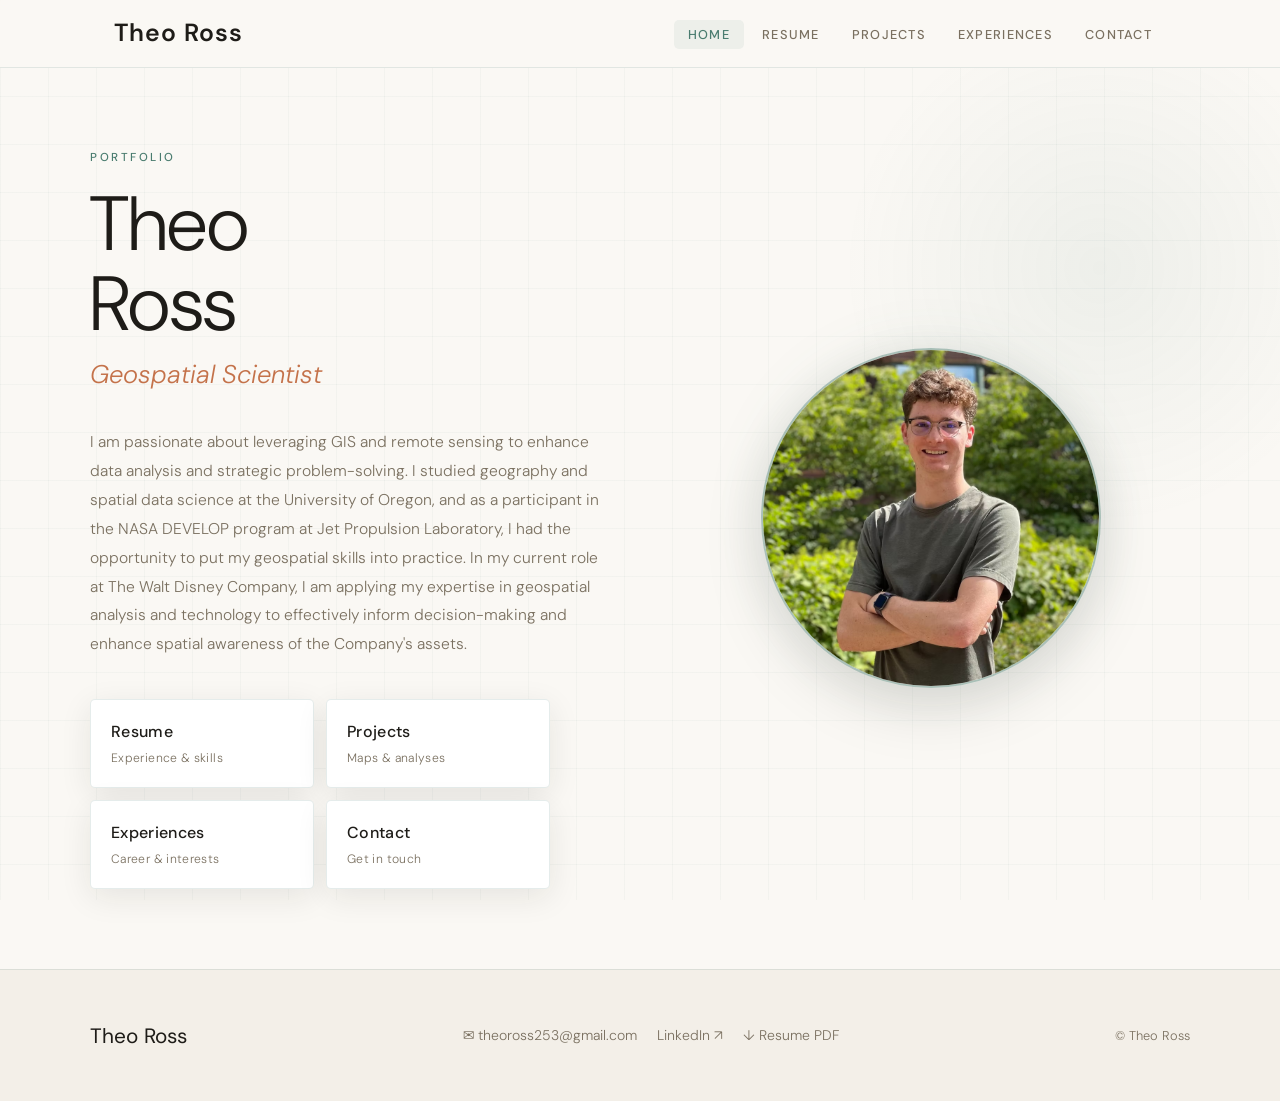
==== index.html @ b7367333 "Initial commit" ====
<!DOCTYPE html>
<html lang="en">
<head>
  <meta charset="UTF-8">
  <meta name="viewport" content="width=device-width, initial-scale=1">
  <title>Theo Ross | Geospatial Scientist</title>
  <meta name="description" content="The online portfolio of Theo Ross showcasing relevant experiences and interests related to geography and spatial data science.">
  <meta property="og:title" content="Theo Ross | Geospatial Scientist">
  <meta property="og:description" content="The online portfolio of Theo Ross showcasing relevant experiences and interests related to geography and spatial data science.">
  <meta property="og:type" content="website">
  <link rel="stylesheet" href="css/style.css">
</head>
<body>

  <!-- Navigation -->
  <nav class="navbar">
    <div class="nav-container">
      <a href="index.html" class="nav-brand">Theo Ross</a>
      <button class="nav-toggle" aria-label="Toggle navigation">
        <span></span><span></span><span></span>
      </button>
      <ul class="nav-links">
        <li><a href="index.html">Home</a></li>
        <li><a href="resume.html">Resume</a></li>
        <li><a href="projects.html">Projects</a></li>
        <li><a href="experiences.html">Experiences</a></li>
        <li><a href="contact.html">Contact</a></li>
      </ul>
    </div>
  </nav>

  <div class="page-wrapper">

    <!-- Hero -->
    <section class="hero">
      <div class="hero-inner">
        <div class="hero-text">
          <p class="hero-eyebrow">Portfolio</p>
          <h1 class="hero-name">Theo<br>Ross</h1>
          <p class="hero-title">Geospatial Scientist</p>
          <p class="hero-desc">
            I am passionate about leveraging GIS and remote sensing to enhance data analysis
            and strategic problem-solving. I studied geography and spatial data science at the
            University of Oregon, and as a participant in the NASA DEVELOP program at Jet
            Propulsion Laboratory, I had the opportunity to put my geospatial skills into
            practice. In my current role at The Walt Disney Company, I am applying my expertise
            in geospatial analysis and technology to effectively inform decision-making and
            enhance spatial awareness of the Company's assets.
          </p>
          <div class="hero-actions">
            <div class="hero-nav-grid">
              <a href="resume.html" class="hero-nav-card">
                <span class="hero-nav-label">Resume</span>
                <span class="hero-nav-desc">Experience &amp; skills</span>
              </a>
              <a href="projects.html" class="hero-nav-card">
                <span class="hero-nav-label">Projects</span>
                <span class="hero-nav-desc">Maps &amp; analyses</span>
              </a>
              <a href="experiences.html" class="hero-nav-card">
                <span class="hero-nav-label">Experiences</span>
                <span class="hero-nav-desc">Career &amp; interests</span>
              </a>
              <a href="contact.html" class="hero-nav-card">
                <span class="hero-nav-label">Contact</span>
                <span class="hero-nav-desc">Get in touch</span>
              </a>
            </div>
          </div>
        </div>
        <div class="hero-image-wrap">
          <img
            class="hero-photo"
            src="assets\images\TheoRoss.avif"
            alt="Theo Ross"
            onerror="this.style.display='none'"
          >
        </div>
      </div>
    </section>

  </div><!-- /page-wrapper -->

  <!-- Footer -->
  <footer>
    <div class="footer-inner">
      <span class="footer-brand">Theo Ross</span>
      <div class="footer-links">
        <a href="mailto:theoross253@gmail.com">✉ theoross253@gmail.com</a>
        <a href="https://www.linkedin.com/in/theo-ross-8b4376230" target="_blank" rel="noopener">LinkedIn ↗</a>
        <a href="assets/TheoRoss_Resume.pdf" target="_blank">↓ Resume PDF</a>
      </div>
      <span class="footer-copy">© Theo Ross</span>
    </div>
  </footer>

  <button id="back-top" aria-label="Back to top">↑</button>
  <script src="js/main.js"></script>
</body>
</html>
---- css/style.css ----
@import url('https://fonts.googleapis.com/css2?family=Cormorant+Garamond:ital,wght@0,300;0,400;0,500;0,600;1,300;1,400&family=DM+Sans:opsz,wght@9..40,300;9..40,400;9..40,500&display=swap');

/* ── Variables ─────────────────────────────────── */
:root {
  --bg:           #faf8f4;
  --bg-light:     #f3efe8;
  --surface:      #ffffff;
  --surface-2:    #ede9e0;
  --text:         #1e1c18;
  --text-muted:   #7a7060;
  --accent:       #4a7c6f;
  --accent-warm:  #c4724a;
  --border:       rgba(74, 124, 111, 0.14);
  --border-hover: rgba(74, 124, 111, 0.45);
  --shadow:       0 8px 32px rgba(30, 28, 24, 0.09);
  --shadow-lg:    0 20px 60px rgba(30, 28, 24, 0.13);
  --radius:       5px;
  --nav-h:        68px;
  --font-display: 'DM Sans', Georgia, serif;
  --font-body:    'DM Sans', system-ui, sans-serif;
}

/* ── Reset ─────────────────────────────────────── */
*, *::before, *::after { box-sizing: border-box; margin: 0; padding: 0; }
html { scroll-behavior: smooth; }
body {
  background: var(--bg);
  color: var(--text);
  font-family: var(--font-body);
  font-size: 16px;
  line-height: 1.7;
  min-height: 100vh;
}
img { max-width: 100%; display: block; }
a { color: var(--accent); text-decoration: none; transition: color .2s; }
a:hover { color: var(--accent-warm); }

/* ── Subtle topographic background ─────────────── */
body::before {
  content: '';
  position: fixed;
  inset: 0;
  background-image:
    linear-gradient(rgba(74,124,111,.04) 1px, transparent 1px),
    linear-gradient(90deg, rgba(74,124,111,.04) 1px, transparent 1px);
  background-size: 48px 48px;
  pointer-events: none;
  z-index: 0;
}

/* ── Navigation ────────────────────────────────── */
.navbar {
  position: fixed;
  top: 0; left: 0; right: 0;
  height: var(--nav-h);
  background: rgba(250, 248, 244, 0.94);
  backdrop-filter: blur(14px);
  border-bottom: 1px solid var(--border);
  z-index: 1000;
}
.nav-container {
  max-width: 1100px;
  margin: 0 auto;
  padding: 0 24px;
  height: 100%;
  display: flex;
  align-items: center;
  justify-content: space-between;
}
.nav-brand {
  font-family: var(--font-display);
  font-size: 1.55rem;
  font-weight: 600;
  color: var(--text);
  letter-spacing: .04em;
}
.nav-brand:hover { color: var(--accent); }
.nav-links {
  display: flex;
  list-style: none;
  gap: 4px;
}
.nav-links a {
  color: var(--text-muted);
  font-size: .8rem;
  font-weight: 500;
  letter-spacing: .1em;
  text-transform: uppercase;
  padding: 6px 14px;
  border-radius: var(--radius);
  transition: color .2s, background .2s;
}
.nav-links a:hover,
.nav-links a.active {
  color: var(--accent);
  background: rgba(74, 124, 111, .08);
}
.nav-toggle {
  display: none;
  flex-direction: column;
  gap: 5px;
  cursor: pointer;
  background: none;
  border: none;
  padding: 4px;
}
.nav-toggle span {
  display: block;
  width: 24px;
  height: 2px;
  background: var(--text);
  border-radius: 2px;
  transition: transform .3s, opacity .3s;
}
.nav-toggle.open span:nth-child(1) { transform: translateY(7px) rotate(45deg); }
.nav-toggle.open span:nth-child(2) { opacity: 0; }
.nav-toggle.open span:nth-child(3) { transform: translateY(-7px) rotate(-45deg); }

/* ── Page wrapper ──────────────────────────────── */
.page-wrapper {
  position: relative;
  z-index: 1;
  padding-top: var(--nav-h);
}

/* ── Hero ──────────────────────────────────────── */
.hero {
  min-height: calc(100vh - var(--nav-h));
  display: flex;
  align-items: center;
  padding: 80px 24px;
  position: relative;
  overflow: hidden;
}
.hero::after {
  content: '';
  position: absolute;
  top: -60px; right: -80px;
  width: 520px; height: 520px;
  border-radius: 50%;
  background: radial-gradient(circle, rgba(74,124,111,.07) 0%, transparent 70%);
  pointer-events: none;
}
.hero-inner {
  max-width: 1100px;
  margin: 0 auto;
  width: 100%;
  display: grid;
  grid-template-columns: 1fr 1fr;
  gap: 64px;
  align-items: center;
}
.hero-eyebrow {
  font-size: .72rem;
  letter-spacing: .22em;
  text-transform: uppercase;
  color: var(--accent);
  margin-bottom: 16px;
  font-weight: 500;
}
.hero-name {
  font-family: var(--font-display);
  font-size: clamp(3rem, 6vw, 5rem);
  font-weight: 300;
  line-height: 1.05;
  color: var(--text);
  margin-bottom: 8px;
}
.hero-title {
  font-family: var(--font-display);
  font-size: clamp(1.2rem, 2.5vw, 1.6rem);
  font-weight: 300;
  font-style: italic;
  color: var(--accent-warm);
  margin-bottom: 32px;
}
.hero-desc {
  font-size: .975rem;
  color: var(--text-muted);
  max-width: 520px;
  margin-bottom: 40px;
  font-weight: 300;
  line-height: 1.85;
}
.hero-actions {
  display: flex;
  gap: 14px;
  flex-wrap: wrap;
}
.hero-image-wrap {
  display: flex;
  justify-content: center;
}
.hero-photo {
  width: 340px;
  height: 340px;
  border-radius: 50%;
  object-fit: cover;
  border: 2px solid var(--border-hover);
  box-shadow: 0 0 60px rgba(74, 124, 111, .1), var(--shadow-lg);
  transition: transform .4s, box-shadow .4s;
}
.hero-photo:hover {
  transform: scale(1.02);
  box-shadow: 0 0 80px rgba(74, 124, 111, .18), var(--shadow-lg);
}

/* ── Buttons ───────────────────────────────────── */
.btn {
  display: inline-flex;
  align-items: center;
  gap: 8px;
  padding: 11px 26px;
  border-radius: var(--radius);
  font-family: var(--font-body);
  font-size: .8rem;
  font-weight: 500;
  letter-spacing: .08em;
  text-transform: uppercase;
  cursor: pointer;
  transition: all .22s;
  border: 1px solid transparent;
}
.btn-primary {
  background: var(--accent);
  color: #fff;
  border-color: var(--accent);
}
.btn-primary:hover {
  background: transparent;
  color: var(--accent);
}
.btn-outline {
  background: transparent;
  color: var(--accent);
  border-color: var(--border-hover);
}
.btn-outline:hover {
  background: rgba(74,124,111,.07);
  color: var(--accent);
  border-color: var(--accent);
}

/* ── Hero nav grid ─────────────────────────────── */
.hero-nav-grid {
  display: grid;
  grid-template-columns: 1fr 1fr;
  gap: 12px;
  width: 100%;
  max-width: 460px;
}
.hero-nav-card {
  display: flex;
  flex-direction: column;
  align-items: flex-start;
  gap: 3px;
  padding: 18px 20px;
  background: var(--surface);
  border: 1px solid var(--border);
  border-radius: var(--radius);
  text-decoration: none;
  color: inherit;
  transition: border-color .22s, transform .22s, box-shadow .22s, background .22s;
  box-shadow: var(--shadow);
  position: relative;
  overflow: hidden;
}
.hero-nav-card::before {
  content: '';
  position: absolute;
  bottom: 0; left: 0;
  width: 0; height: 2px;
  background: var(--accent);
  transition: width .25s ease;
}
.hero-nav-card:hover::before { width: 100%; }
.hero-nav-card:hover {
  border-color: var(--border-hover);
  transform: translateY(-3px);
  box-shadow: var(--shadow-lg);
  color: inherit;
}
.hero-nav-label {
  font-family: var(--font-display);
  font-size: 1rem;
  font-weight: 500;
  color: var(--text);
  letter-spacing: .02em;
}
.hero-nav-desc {
  font-size: .76rem;
  color: var(--text-muted);
  font-weight: 300;
  letter-spacing: .03em;
}

/* ── Page header (inner pages) ─────────────────── */
.page-hero {
  padding: 80px 24px 56px;
  text-align: center;
  position: relative;
}
.page-hero::after {
  content: '';
  position: absolute;
  bottom: 0; left: 50%;
  transform: translateX(-50%);
  width: 48px; height: 1px;
  background: var(--accent);
}
.page-hero h1 {
  font-family: var(--font-display);
  font-size: clamp(2.5rem, 5vw, 4rem);
  font-weight: 300;
  color: var(--text);
  letter-spacing: .02em;
}
.page-hero p {
  color: var(--text-muted);
  font-weight: 300;
  margin-top: 12px;
  font-size: 1.05rem;
}

/* ── Sections ──────────────────────────────────── */
.section {
  padding: 80px 24px;
}
.section-inner {
  max-width: 1100px;
  margin: 0 auto;
}
.section-title {
  font-family: var(--font-display);
  font-size: clamp(1.6rem, 3vw, 2.2rem);
  font-weight: 400;
  color: var(--text);
  margin-bottom: 40px;
  padding-bottom: 16px;
  border-bottom: 1px solid var(--border);
  position: relative;
}
.section-title::after {
  content: '';
  position: absolute;
  bottom: -1px; left: 0;
  width: 40px; height: 1px;
  background: var(--accent);
}

/* ── Home quick-links ──────────────────────────── */
.quick-links {
  background: var(--bg-light);
  padding: 80px 24px;
  border-top: 1px solid var(--border);
}
.quick-grid {
  max-width: 1100px;
  margin: 0 auto;
  display: grid;
  grid-template-columns: repeat(3, 1fr);
  gap: 24px;
}
.quick-card {
  background: var(--surface);
  border: 1px solid var(--border);
  border-radius: var(--radius);
  padding: 40px 32px;
  text-align: center;
  transition: border-color .25s, transform .25s, box-shadow .25s;
  text-decoration: none;
  color: inherit;
  display: block;
}
.quick-card:hover {
  border-color: var(--border-hover);
  transform: translateY(-4px);
  box-shadow: var(--shadow-lg);
  color: inherit;
}
.quick-card-icon {
  font-size: 2rem;
  margin-bottom: 16px;
  display: block;
}
.quick-card h3 {
  font-family: var(--font-display);
  font-size: 1.5rem;
  font-weight: 400;
  color: var(--text);
  margin-bottom: 8px;
}
.quick-card p {
  color: var(--text-muted);
  font-size: .9rem;
  font-weight: 300;
}

/* ── Timeline (Resume) ─────────────────────────── */
.timeline {
  position: relative;
  padding-left: 28px;
}
.timeline::before {
  content: '';
  position: absolute;
  left: 0; top: 8px; bottom: 0;
  width: 1px;
  background: var(--border);
}
.timeline-item {
  position: relative;
  margin-bottom: 48px;
}
.timeline-item::before {
  content: '';
  position: absolute;
  left: -33px; top: 8px;
  width: 9px; height: 9px;
  border-radius: 50%;
  background: var(--accent);
  border: 2px solid var(--bg);
}
.timeline-date {
  font-size: .78rem;
  letter-spacing: .12em;
  text-transform: uppercase;
  color: var(--accent);
  font-weight: 500;
  margin-bottom: 4px;
}
.timeline-role {
  font-family: var(--font-display);
  font-size: 1.3rem;
  font-weight: 500;
  color: var(--text);
  margin-bottom: 2px;
}
.timeline-org {
  font-size: .9rem;
  color: var(--text-muted);
  font-weight: 300;
  margin-bottom: 14px;
}
.timeline-bullets {
  list-style: none;
  display: flex;
  flex-direction: column;
  gap: 6px;
}
.timeline-bullets li {
  font-size: .925rem;
  font-weight: 300;
  color: var(--text-muted);
  padding-left: 16px;
  position: relative;
}
.timeline-bullets li::before {
  content: '—';
  position: absolute;
  left: 0;
  color: var(--accent);
  font-size: .75rem;
}
.timeline-bullets a { color: var(--accent); }

/* ── Skills grid ───────────────────────────────── */
.skills-grid {
  display: grid;
  grid-template-columns: repeat(auto-fit, minmax(280px, 1fr));
  gap: 20px;
}
.skill-group {
  background: var(--surface);
  border: 1px solid var(--border);
  border-radius: var(--radius);
  padding: 28px;
  box-shadow: var(--shadow);
}
.skill-group h4 {
  font-family: var(--font-display);
  font-size: 1.1rem;
  font-weight: 500;
  color: var(--accent);
  margin-bottom: 16px;
  padding-bottom: 10px;
  border-bottom: 1px solid var(--border);
}
.skill-tag {
  display: inline-block;
  background: rgba(74,124,111,.07);
  border: 1px solid var(--border);
  color: var(--text-muted);
  border-radius: 3px;
  padding: 4px 10px;
  font-size: .8rem;
  margin: 4px 4px 0 0;
  font-weight: 400;
}
.skill-list {
  list-style: none;
  display: flex;
  flex-direction: column;
  gap: 6px;
}
.skill-list li {
  font-size: .9rem;
  font-weight: 300;
  color: var(--text-muted);
  padding-left: 14px;
  position: relative;
}
.skill-list li::before {
  content: '·';
  position: absolute;
  left: 0;
  color: var(--accent);
}

/* ── Awards ────────────────────────────────────── */
.award-item {
  display: flex;
  gap: 20px;
  padding: 20px 0;
  border-bottom: 1px solid var(--border);
}
.award-item:last-child { border-bottom: none; }
.award-date {
  font-size: .78rem;
  letter-spacing: .1em;
  text-transform: uppercase;
  color: var(--accent);
  font-weight: 500;
  min-width: 110px;
  padding-top: 2px;
}
.award-content h4 {
  font-size: 1rem;
  font-weight: 500;
  color: var(--text);
  margin-bottom: 2px;
}
.award-content p {
  font-size: .875rem;
  font-weight: 300;
  color: var(--text-muted);
}

/* ── Education ─────────────────────────────────── */
.edu-card {
  background: var(--surface);
  border: 1px solid var(--border);
  border-radius: var(--radius);
  padding: 32px;
  max-width: 600px;
  box-shadow: var(--shadow);
}
.edu-card h3 {
  font-family: var(--font-display);
  font-size: 1.5rem;
  font-weight: 400;
  color: var(--text);
  margin-bottom: 4px;
}
.edu-card .edu-degree {
  color: var(--accent);
  font-size: .875rem;
  letter-spacing: .08em;
  text-transform: uppercase;
  font-weight: 500;
  margin-bottom: 16px;
}
.edu-card ul {
  list-style: none;
  display: flex;
  flex-direction: column;
  gap: 6px;
}
.edu-card ul li {
  font-size: .9rem;
  color: var(--text-muted);
  font-weight: 300;
  padding-left: 14px;
  position: relative;
}
.edu-card ul li::before {
  content: '·';
  position: absolute;
  left: 0;
  color: var(--accent);
}

/* ── Project cards ─────────────────────────────── */
.projects-list {
  display: flex;
  flex-direction: column;
  gap: 56px;
}
.project-item {
  display: grid;
  grid-template-columns: 1fr 1fr;
  gap: 48px;
  align-items: start;
  padding-bottom: 56px;
  border-bottom: 1px solid var(--border);
}
.project-item:last-child { border-bottom: none; padding-bottom: 0; }
.project-item.reverse { direction: rtl; }
.project-item.reverse > * { direction: ltr; }
.project-num {
  font-size: .72rem;
  letter-spacing: .18em;
  text-transform: uppercase;
  color: var(--accent);
  font-weight: 500;
  margin-bottom: 10px;
  display: block;
}
.project-text h2 {
  font-family: var(--font-display);
  font-size: clamp(1.4rem, 2.5vw, 2rem);
  font-weight: 400;
  color: var(--text);
  margin-bottom: 16px;
  line-height: 1.2;
}
.project-text p {
  font-size: .925rem;
  font-weight: 300;
  color: var(--text-muted);
  line-height: 1.8;
  margin-bottom: 20px;
}
.project-text a { color: var(--accent); }
.project-skills {
  display: flex;
  flex-wrap: wrap;
  gap: 6px;
  margin-bottom: 20px;
}
.project-skill {
  background: rgba(74,124,111,.07);
  border: 1px solid var(--border);
  color: var(--accent);
  border-radius: 3px;
  padding: 3px 10px;
  font-size: .76rem;
  letter-spacing: .06em;
  text-transform: uppercase;
}
.project-links { display: flex; gap: 10px; flex-wrap: wrap; }
.project-media {
  display: flex;
  flex-direction: column;
  gap: 12px;
}
.project-media img {
  width: 100%;
  border-radius: var(--radius);
  border: 1px solid var(--border);
  object-fit: cover;
  transition: border-color .25s, box-shadow .25s, transform .25s;
  box-shadow: var(--shadow);
}
.project-media img:hover {
  border-color: var(--border-hover);
  box-shadow: var(--shadow-lg);
  transform: translateY(-2px);
}
.project-media a { display: block; }

/* ── Experiences ───────────────────────────────── */
.experiences-list {
  display: flex;
  flex-direction: column;
  gap: 64px;
}
.exp-item {
  display: grid;
  grid-template-columns: 1fr 1fr;
  gap: 48px;
  align-items: start;
}
.exp-text h2 {
  font-family: var(--font-display);
  font-size: clamp(1.4rem, 2.5vw, 1.9rem);
  font-weight: 400;
  color: var(--text);
  margin-bottom: 14px;
  line-height: 1.2;
}
.exp-text p {
  font-size: .925rem;
  font-weight: 300;
  color: var(--text-muted);
  line-height: 1.8;
}
.exp-text a { color: var(--accent); }
.exp-media {
  display: flex;
  flex-wrap: wrap;
  gap: 12px;
}
.exp-media img {
  border-radius: var(--radius);
  border: 1px solid var(--border);
  object-fit: cover;
  flex: 1;
  min-width: 0;
  box-shadow: var(--shadow);
  transition: border-color .25s, transform .25s, box-shadow .25s;
}
.exp-media img:hover {
  border-color: var(--border-hover);
  transform: scale(1.01);
  box-shadow: var(--shadow-lg);
}

/* ── Contact ───────────────────────────────────── */
.contact-centered {
  max-width: 560px;
  margin: 0 auto;
  text-align: center;
}
.contact-centered h2 {
  font-family: var(--font-display);
  font-size: 2rem;
  font-weight: 400;
  color: var(--text);
  margin-bottom: 16px;
}
.contact-centered p {
  font-size: .95rem;
  font-weight: 300;
  color: var(--text-muted);
  line-height: 1.8;
  margin-bottom: 40px;
}
.contact-cards {
  display: flex;
  gap: 20px;
  justify-content: center;
  flex-wrap: wrap;
}
.contact-card {
  background: var(--surface);
  border: 1px solid var(--border);
  border-radius: var(--radius);
  padding: 32px 40px;
  text-align: center;
  flex: 1;
  min-width: 200px;
  max-width: 240px;
  box-shadow: var(--shadow);
  transition: border-color .25s, transform .25s, box-shadow .25s;
}
.contact-card:hover {
  border-color: var(--border-hover);
  transform: translateY(-4px);
  box-shadow: var(--shadow-lg);
}
.contact-card-icon {
  font-size: 1.6rem;
  margin-bottom: 14px;
  display: block;
}
.contact-card-label {
  font-size: .7rem;
  letter-spacing: .14em;
  text-transform: uppercase;
  color: var(--accent);
  font-weight: 500;
  margin-bottom: 8px;
  display: block;
}
.contact-card-value {
  font-size: .9rem;
  color: var(--text);
  font-weight: 300;
  word-break: break-all;
}

/* ── Resume download bar ───────────────────────── */
.download-bar {
  background: var(--surface);
  border: 1px solid var(--border);
  border-radius: var(--radius);
  padding: 20px 28px;
  display: flex;
  align-items: center;
  justify-content: space-between;
  gap: 16px;
  flex-wrap: wrap;
  box-shadow: var(--shadow);
}
.download-bar p {
  font-size: .9rem;
  color: var(--text-muted);
  font-weight: 300;
}

/* ── Footer ────────────────────────────────────── */
footer {
  background: var(--bg-light);
  border-top: 1px solid var(--border);
  padding: 48px 24px;
  position: relative;
  z-index: 1;
}
.footer-inner {
  max-width: 1100px;
  margin: 0 auto;
  display: flex;
  align-items: center;
  justify-content: space-between;
  flex-wrap: wrap;
  gap: 20px;
}
.footer-brand {
  font-family: var(--font-display);
  font-size: 1.3rem;
  font-weight: 400;
  color: var(--text);
}
.footer-links {
  display: flex;
  gap: 20px;
  align-items: center;
}
.footer-links a {
  color: var(--text-muted);
  font-size: .875rem;
  font-weight: 300;
  display: flex;
  align-items: center;
  gap: 6px;
  transition: color .2s;
}
.footer-links a:hover { color: var(--accent); }
.footer-copy {
  font-size: .8rem;
  color: var(--text-muted);
  font-weight: 300;
}

/* ── Scroll reveal ─────────────────────────────── */
.reveal {
  opacity: 0;
  transform: translateY(24px);
  transition: opacity .55s ease, transform .55s ease;
}
.reveal.visible {
  opacity: 1;
  transform: translateY(0);
}

/* ── Back to top ───────────────────────────────── */
#back-top {
  position: fixed;
  bottom: 28px;
  right: 28px;
  width: 42px;
  height: 42px;
  background: var(--accent);
  color: #fff;
  border: none;
  border-radius: 50%;
  cursor: pointer;
  display: flex;
  align-items: center;
  justify-content: center;
  font-size: 1.1rem;
  opacity: 0;
  pointer-events: none;
  transition: opacity .3s, transform .3s;
  z-index: 999;
  box-shadow: 0 4px 16px rgba(74,124,111,.3);
}
#back-top.show {
  opacity: 1;
  pointer-events: all;
}
#back-top:hover { transform: translateY(-3px); }

/* ── Responsive ────────────────────────────────── */
@media (max-width: 860px) {
  .nav-links {
    display: none;
    position: absolute;
    top: var(--nav-h);
    left: 0; right: 0;
    background: rgba(250, 248, 244, 0.98);
    border-bottom: 1px solid var(--border);
    flex-direction: column;
    padding: 16px 0 24px;
    gap: 0;
  }
  .nav-links.open { display: flex; }
  .nav-links a {
    padding: 12px 24px;
    border-radius: 0;
    font-size: .875rem;
  }
  .nav-toggle { display: flex; }

  .hero-inner { grid-template-columns: 1fr; text-align: center; }
  .hero-image-wrap { order: -1; }
  .hero-photo { width: 220px; height: 220px; }
  .hero-desc { margin: 0 auto 32px; }
  .hero-actions { justify-content: center; }
  .hero-nav-grid { max-width: 100%; margin: 0 auto; }
  .hero-nav-card { align-items: center; text-align: center; }

  .quick-grid { grid-template-columns: 1fr; }

  .project-item,
  .project-item.reverse,
  .exp-item { grid-template-columns: 1fr; direction: ltr; }

  .contact-cards { flex-direction: column; align-items: center; }
  .contact-card { max-width: 100%; width: 100%; }
}

@media (max-width: 540px) {
  .section { padding: 56px 16px; }
  .page-hero { padding: 60px 16px 48px; }
  .footer-inner { flex-direction: column; text-align: center; }
}
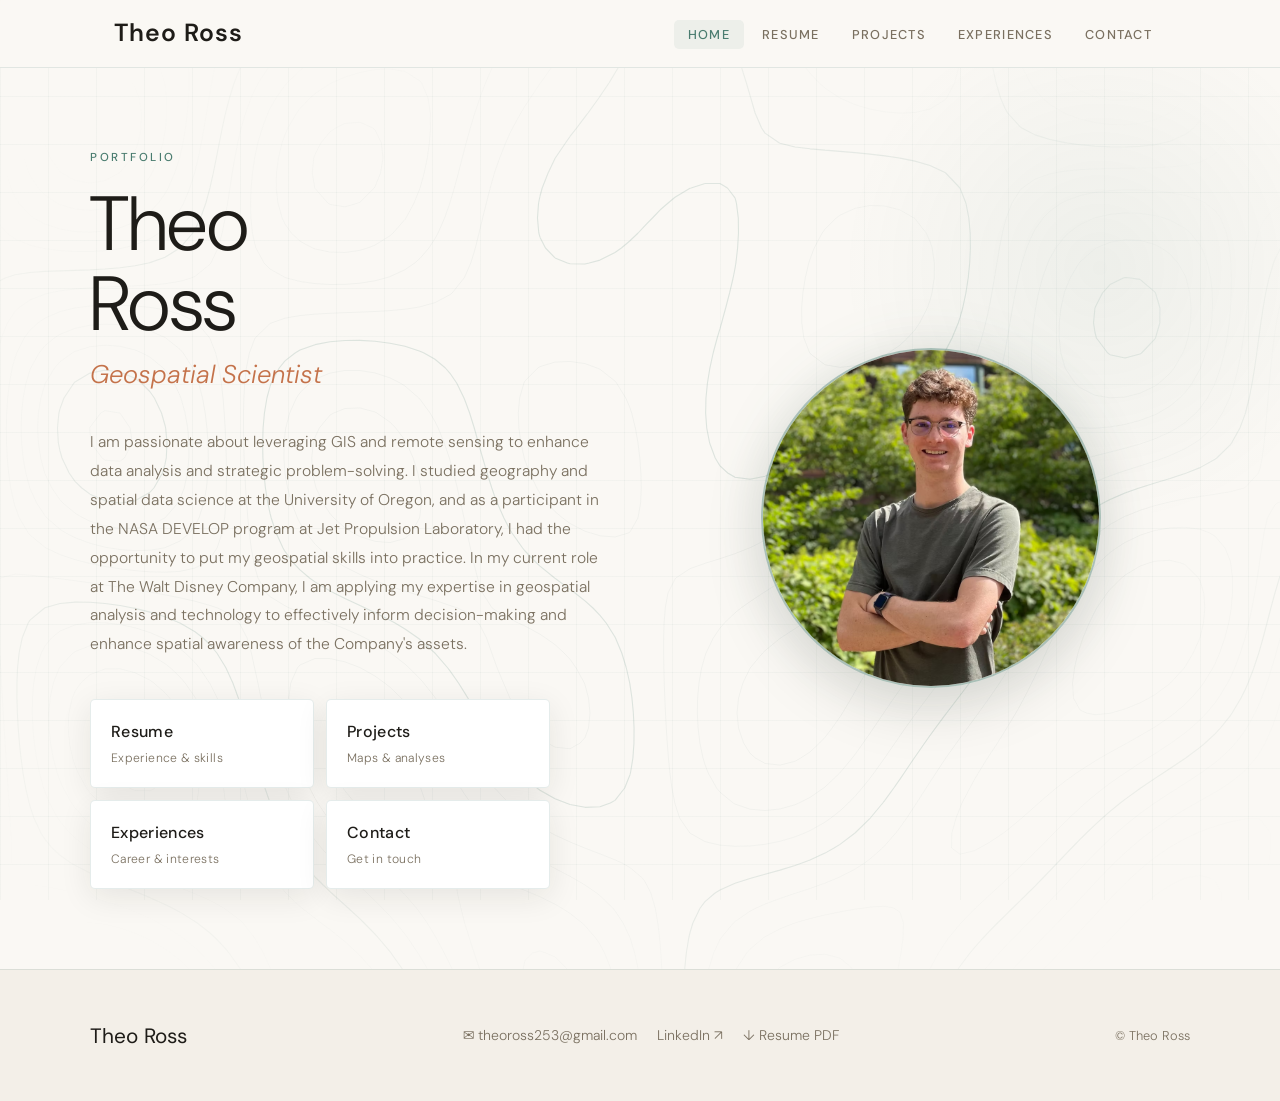
==== commit f73673dd: "Add dynamic topo background on homepage" ====
--- a/index.html
+++ b/index.html
@@ -8,6 +8,9 @@
   <meta property="og:title" content="Theo Ross | Geospatial Scientist">
   <meta property="og:description" content="The online portfolio of Theo Ross showcasing relevant experiences and interests related to geography and spatial data science.">
   <meta property="og:type" content="website">
+  <meta name="keywords" content="Theo Ross, geospatial scientist, GIS, remote sensing, spatial data science, University of Oregon, NASA DEVELOP, JPL, Walt Disney Company">
+  <meta name="author" content="Theo Ross">
+  <meta property="og:url" content="https://theosross.github.io/theo-ross-portfolio/">
   <link rel="stylesheet" href="css/style.css">
 </head>
 <body>
@@ -33,6 +36,7 @@
 
     <!-- Hero -->
     <section class="hero">
+      <canvas class="hero-topo" id="hero-topo" aria-hidden="true"></canvas>
       <div class="hero-inner">
         <div class="hero-text">
           <p class="hero-eyebrow">Portfolio</p>
@@ -96,5 +100,6 @@
 
   <button id="back-top" aria-label="Back to top">↑</button>
   <script src="js/main.js"></script>
+  <script src="js/topo-bg.js"></script>
 </body>
 </html>
--- a/css/style.css
+++ b/css/style.css
@@ -141,7 +141,18 @@
   background: radial-gradient(circle, rgba(74,124,111,.07) 0%, transparent 70%);
   pointer-events: none;
 }
+.hero-topo {
+  position: absolute;
+  inset: 0;
+  width: 100%;
+  height: 100%;
+  pointer-events: none;
+  -webkit-mask-image: radial-gradient(ellipse at center, black 0%, black 50%, transparent 90%);
+          mask-image: radial-gradient(ellipse at center, black 0%, black 50%, transparent 90%);
+}
 .hero-inner {
+  position: relative;
+  z-index: 1;
   max-width: 1100px;
   margin: 0 auto;
   width: 100%;
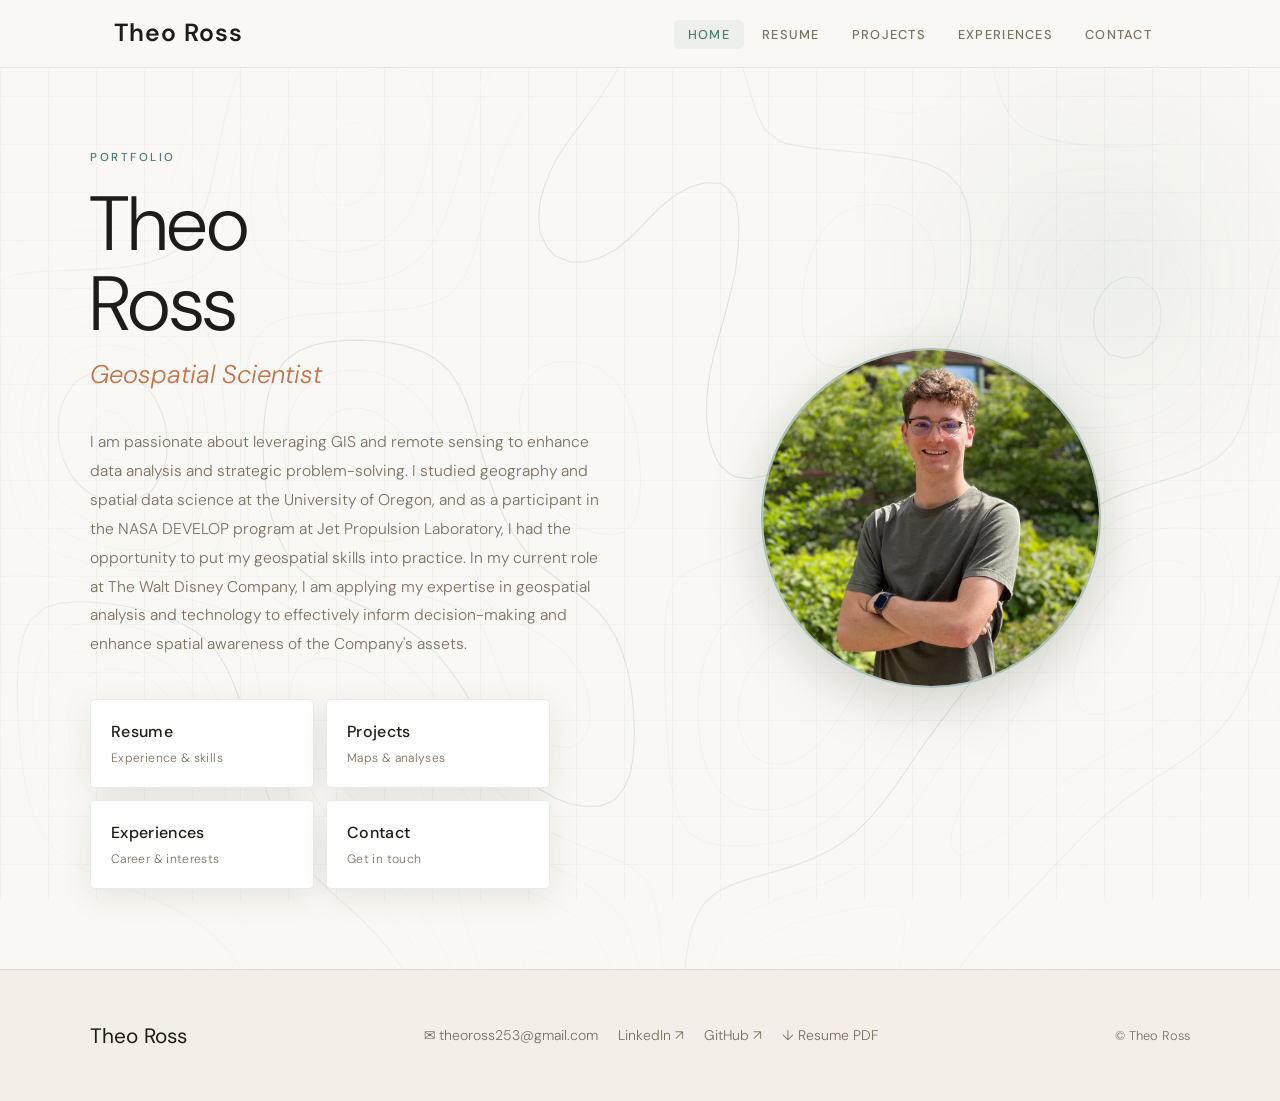
==== commit bd5785d4: "Add GitHub links and refine contact layout" ====
--- a/index.html
+++ b/index.html
@@ -92,6 +92,7 @@
       <div class="footer-links">
         <a href="mailto:theoross253@gmail.com">✉ theoross253@gmail.com</a>
         <a href="https://www.linkedin.com/in/theo-ross-8b4376230" target="_blank" rel="noopener">LinkedIn ↗</a>
+        <a href="https://github.com/theosross" target="_blank" rel="noopener">GitHub ↗</a>
         <a href="assets/TheoRoss_Resume.pdf" target="_blank">↓ Resume PDF</a>
       </div>
       <span class="footer-copy">© Theo Ross</span>
@@ -102,4 +103,4 @@
   <script src="js/main.js"></script>
   <script src="js/topo-bg.js"></script>
 </body>
-</html>+</html>
--- a/css/style.css
+++ b/css/style.css
@@ -729,7 +729,7 @@
 
 /* ── Contact ───────────────────────────────────── */
 .contact-centered {
-  max-width: 560px;
+  max-width: 640px;
   margin: 0 auto;
   text-align: center;
 }
@@ -760,8 +760,8 @@
   padding: 32px 40px;
   text-align: center;
   flex: 1;
-  min-width: 200px;
-  max-width: 240px;
+  min-width: 240px;
+  max-width: 280px;
   box-shadow: var(--shadow);
   transition: border-color .25s, transform .25s, box-shadow .25s;
 }
@@ -788,7 +788,7 @@
   font-size: .9rem;
   color: var(--text);
   font-weight: 300;
-  word-break: break-all;
+  white-space: nowrap;
 }
 
 /* ── Resume download bar ───────────────────────── */
@@ -936,4 +936,4 @@
   .section { padding: 56px 16px; }
   .page-hero { padding: 60px 16px 48px; }
   .footer-inner { flex-direction: column; text-align: center; }
-}+}
